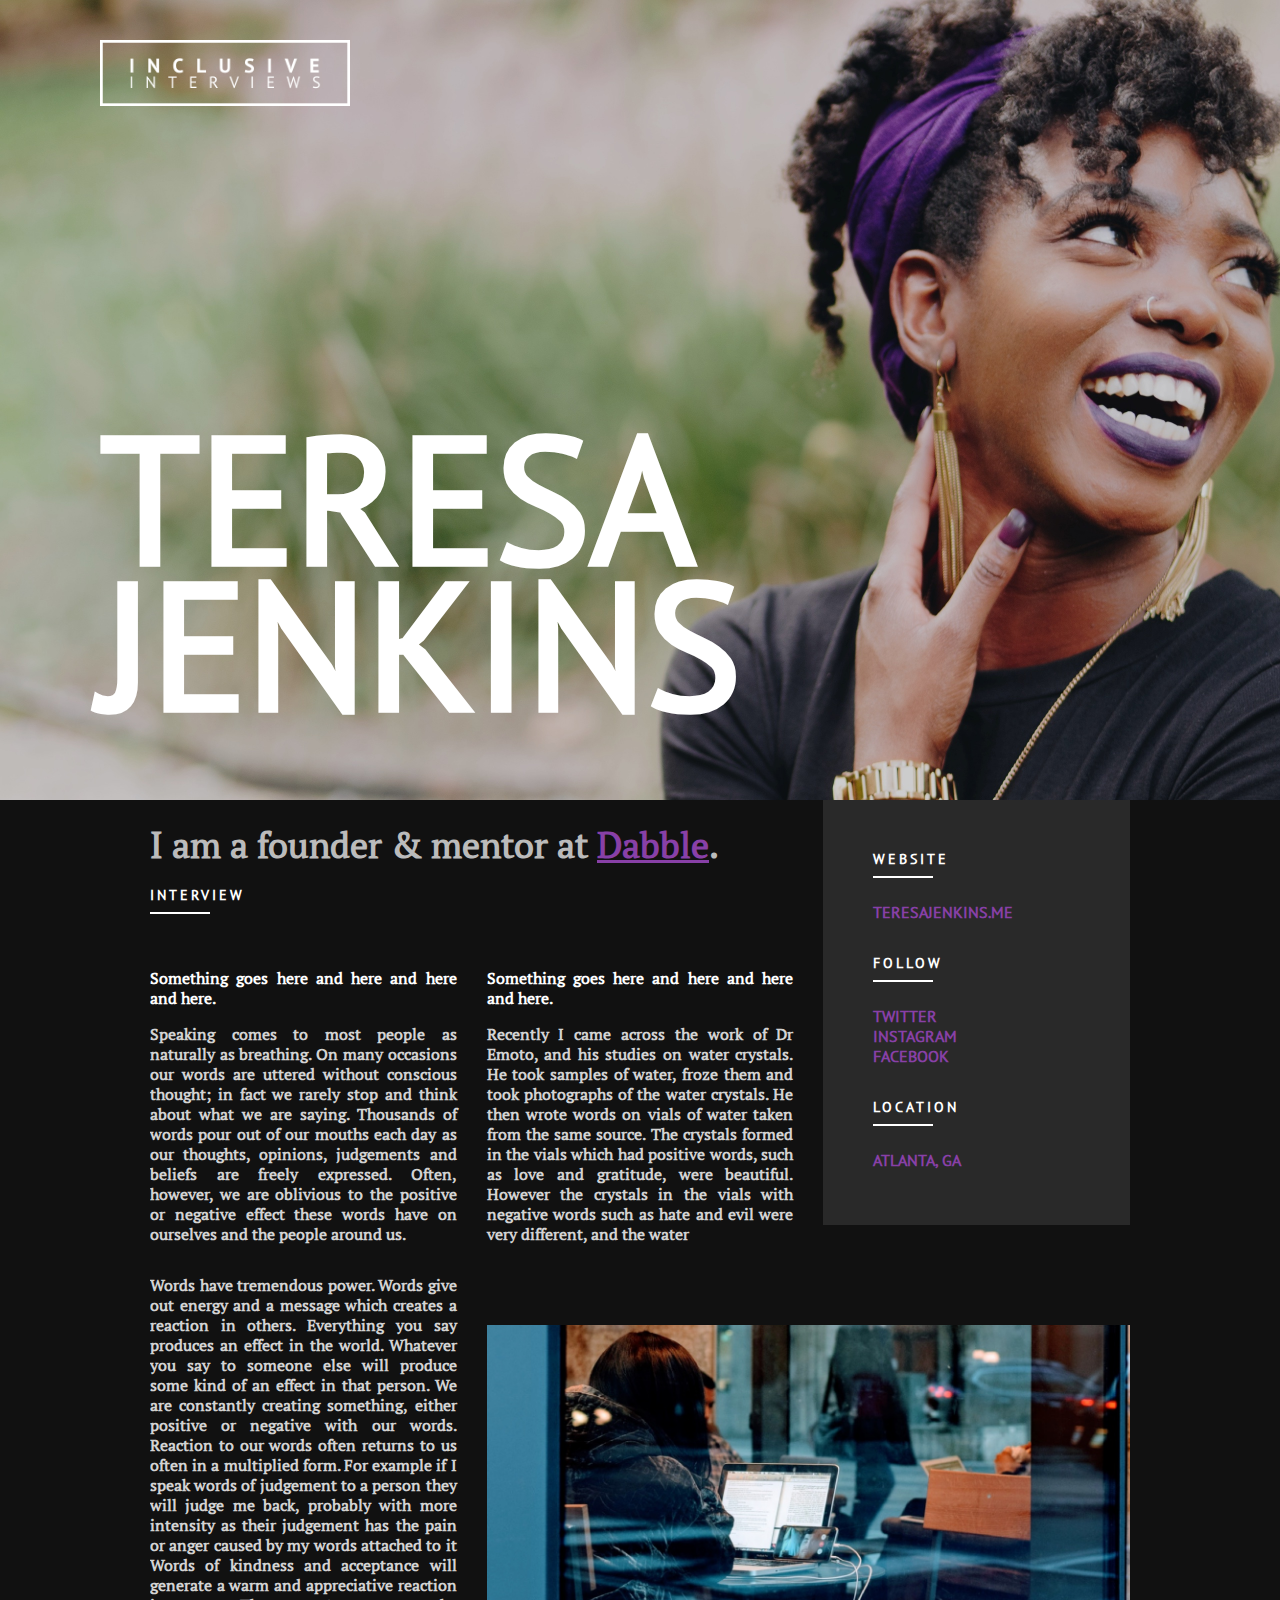
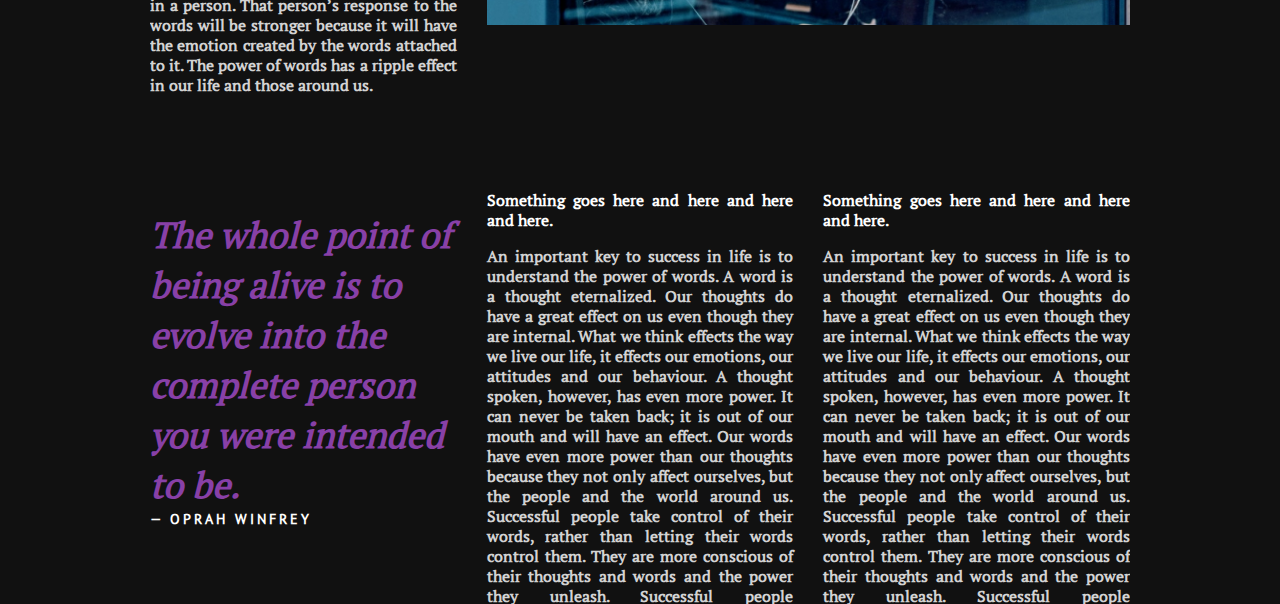
==== index.html @ 079cac1f "Initial commit" ====
<!DOCTYPE html>
<html>
  <head>
    <link rel="stylesheet" type="text/css" href="reset.css">
    <link rel="stylesheet" type="text/css" href="style.css">
    <meta name="viewport" content="width=device-width, initial-scale=1.0">
    <meta charset="utf-8">
    <title>Teresa Jenkins</title>
  </head>
  <body>

      <div class="header-content">
        <img src="assets/images/bitmap.jpg" class="header-image">
            <img src="assets/images/logo.png" class="logo">
              <p class="teresa-jenkins">
                TERESA <br> JENKINS
              </p>
      </div>
      <div class="grid">
      <div class="subheader-content">
        <h2>I am a founder & mentor at <a href="http://dabble.com">Dabble</a>.</h2>
  <br />
          <h3>INTERVIEW</h3>
          <hr align="left" class="line">
      </div>

        <div class="text-content-1">
          <h4>Something goes here and here and here and here.</h4>
  <br />
          <p class="text">
            Speaking comes to most people as naturally as breathing. On many
            occasions our words are uttered without conscious thought;
            in fact we rarely stop and think about what we are saying. Thousands
            of words pour out of our mouths each day as our thoughts, opinions,
            judgements and beliefs are freely expressed. Often, however, we are
            oblivious to the positive or negative effect these words have on
            ourselves and the people around us.
          </p>
        </div>

        <div class="text-content-2">
          <p class="text">
            Words have tremendous power. Words give out energy and a message
            which creates a reaction in others. Everything you say produces
            an effect in the world. Whatever you say to someone else will
            produce some kind of an effect in that person. We are constantly
            creating something, either positive or negative with our words.
            Reaction to our words often returns to us often in a multiplied
            form. For example if I speak words of judgement to a person
            they will judge me back, probably with more intensity as their
            judgement has the pain or anger caused by my words attached to
            it Words of kindness and acceptance will generate a warm and
            appreciative reaction in a person. That person’s response to the
            words will be stronger because it will have the emotion created
            by the words attached to it. The power of words has a ripple effect
            in our life and those around us.
          </p>
        </div>

        <div class="quote-content">
          <p class="quote">
            The whole point of being alive is to evolve into the complete
            person you were intended to be.
          </p>

          <p class="oprah">
            — OPRAH WINFREY
          </p>
        </div>

        <div class="text-content-3">
          <h4>Something goes here and here and here and here.</h4>
<br />
          <p class="text">
            Recently I came across the work of Dr Emoto, and his studies on water
            crystals. He took samples of water, froze them and took photographs of
            the water crystals. He then wrote words on vials of water taken from the
            same source. The crystals formed in the vials which had positive words,
            such as love and gratitude, were beautiful. However the crystals in the
            vials with negative words such as hate and evil were very different, and
            the water
          </p>
        </div>

        <div class="image-content">
          <img src="assets/images/img-2.jpg" class="inset_image">
        </div>

        <div class="text-content-4">
          <h4>Something goes here and here and here and here.</h4>
<br />
          <p class="text">
            An important key to success in life is to understand the power of words.
            A word is a thought eternalized. Our thoughts do have a great effect
            on us even though they are internal. What we think effects the way we
            live our life, it effects our emotions, our attitudes and our behaviour.
            A thought spoken, however, has even more power. It can never be taken
            back; it is out of our mouth and will have an effect. Our words have
            even more power than our thoughts because they not only affect ourselves,
            but the people and the world around us. Successful people take control
            of their words, rather than letting their words control them. They are
            more conscious of their thoughts and words and the power they unleash.
            Successful people understand that they need to speak positively rather
            than negatively in order to see success.
          </p>
        </div>

        <div class="text-content-5">
          <h4>Something goes here and here and here and here.</h4>
  <br />
          <p class="text">
            An important key to success in life is to understand the power of words.
            A word is a thought eternalized. Our thoughts do have a great effect
            on us even though they are internal. What we think effects the way we
            live our life, it effects our emotions, our attitudes and our behaviour.
            A thought spoken, however, has even more power. It can never be taken
            back; it is out of our mouth and will have an effect. Our words have
            even more power than our thoughts because they not only affect ourselves,
            but the people and the world around us. Successful people take control
            of their words, rather than letting their words control them. They are
            more conscious of their thoughts and words and the power they unleash.
            Successful people understand that they need to speak positively rather
            than negatively in order to see success.
          </p>
        </div>

        <div class="info-content">
          <h3>WEBSITE</h3>
          <hr align="left" class="line">
          <br>
          <p class="info">TERESAJENKINS.ME</p>
          <br>
          <br>
          <h3>FOLLOW</h3>
          <hr align="left" class="line">
          <br>
          <p class="info">
            TWITTER<br>
            INSTAGRAM<br>
            FACEBOOK<br>
          </p>
          <br>
          <br>
          <h3>LOCATION</h3>
          <hr align="left" class="line">
          <br>
          <p class="info">ATLANTA, GA</p>
          <br>
        </div>
      </div>
  </body>
</html>
---- style.css ----
@font-face {
 font-family: "PT Sans";
 src: url("assets/fonts/PT_Sans-Web-Regular.ttf");
}

@font-face {
 font-family: "PT Serif";
 src: url("assets/fonts/PT_Serif-Web-Regular.ttf");
}

body {
  background-color: #111111;
  font-weight: bold;
}

a {
  color: #8840A7
}

.header-content {
  width: 100%;
  height: 50rem;
  background-image: url('assets/images/img-1.jpg');
  background-repeat: no-repeat;
  background-size: cover;
  background-position: center;
  text-align: left;
}

.header-image {
  width: 100%;
  position: relative;
  display:none;
}

.logo {
  position: absolute;
  /*top: 40px;
  right: 980px;*/
  margin: 40px 100px;
  width: 250px;
}

.teresa-jenkins {
  position: absolute;
  /*top: 425px;
  right: 585px; */
  margin: 425px 100px;
  align-items: flex-end;
  color: #FFFFFF;
  font-family: "PT Sans";
  font-weight: bold;
  font-size: 180px;
  letter-spacing: -1px;
  line-height: 146px;
}

/*Add grid rule set and properties here:*/
.grid {
  display: grid;
  grid-template: 10% 20% 35% 35% / repeat(12, 1fr);
  grid-gap: 30px;
  margin-left: 150px;
  margin-right: 150px;
  overflow: hidden;
  padding-bottom: 20px;
}

.subheader-content{
  /*Add properties here:*/
  grid-row: 1 / 2;
  grid-column: 1 / span 8;
  align: left;
  margin-top: 20px;
}

/*Add text-content-1 rule set and properties here:*/
.text-content-1 {
  grid-row: 2 / 3;
  grid-column: 1 / span 4;
}
/*Add text-content-2 rule set and properties here:*/
.text-content-2 {
  grid-row: 3 / 4;
  grid-column: 1 / span 4;
}
/*Add text-content-3 rule set and properties here:*/
.text-content-3 {
  grid-row: 2 / 3;
  grid-column: 5 / span 4;
}
/*Add text-content-4 rule set and properties here:*/
.text-content-4 {
  grid-row: 4 / 5;
  grid-column: 5 / span 4;
}
/*Add text-content-5 rule set and properties here:*/
.text-content-5 {
  grid-row: 4 / 5;
  grid-column: 9 / span 4;
}
/*Add quote-content rule set and properties here:*/
.quote-content {
  grid-row: 4 / 5;
  grid-column: 1 / span 4;
  margin-top: 20px;
}
/*Add image-content rule set and properties here:*/
.image-content{
  grid-row: 3 / 4;
  grid-column: 5 / span 8;
}

.info-content {
  /*Add properties here:*/
  grid-row: 1 / 3;
  grid-column: 9 / span 4;
  background-color: #292929;
  padding-top: 50px;
  padding-left: 50px;
  margin-bottom: 20px;

}

.inset_image {
  height: 300px;
  padding-top: 50px;
}

h2 {
	color: #BBBBBB;
	font-family: "PT Serif";
	font-size: 36px;
	line-height: 50px;
}

h3 {
	color: #FFFFFF;
	font-family: "PT Sans";
	font-size: 14px;
	font-weight: bold;
	letter-spacing: 3px;
	line-height: 18px;
}

h4 {
	color: #FFFFFF;
	font-family: "PT Serif";
	font-size: 16px;
	font-weight: bold;
	line-height: 20px;
	text-align: justify;
}

.line {
  box-sizing: border-box;
  height: 2px;
  width: 60px;
  border: 1px solid #FFFFFF;
}

.text {
  color: #D3D3D3;
  font-family: "PT Serif";
  font-size: 16px;
  line-height: 20px;
  text-align: justify;
}

.quote {
  	color: #8840A7;
  	font-family: "PT Serif";
  	font-size: 36px;
  	font-style: italic;
  	line-height: 50px;
}

.oprah {
	color: #FFFFFF;
	font-family: "PT Sans";
	font-size: 14px;
	font-weight: bold;
	letter-spacing: 3px;
	line-height: 18px;
}

.info {
  color: #8840A7;
  font-family: "PT Sans";
  font-size: 16px;
  font-weight: bold;
  line-height: 20px;
}

@media(max-width: 1235px) {
  .header-image {
    display: inline-block;
    width: 100%;
    position: relative;
  }

  .logo {
    position:absolute;
    top: 40px;
    right: 900px;
    width: 18vw;
  }

  .teresa-jenkins {
    position: absolute;
    top: 350px;
    right: 480px;
    color: #FFFFFF;
    font-family: "PT Sans";
    font-weight: bold;
    font-size: 11.6rem;
    letter-spacing: -1px;
    line-height: 9rem;
  }
}

@media(max-width: 1155px) {
  .logo {
    position:absolute;
    top: 40px;
    right: 850px;
    width: 18vw;
  }

  .teresa-jenkins {
    position: absolute;
    top: 300px;
    right: 380px;
    color: #FFFFFF;
    font-family: "PT Sans";
    font-weight: bold;
    font-size: 11.6rem;
    letter-spacing: -1px;
    line-height: 9rem;
  }
}
@media(max-width: 600px) {
  .logo {
    position: absolute;
    /* top: 40px;
    right: 980px; */
    width: 250px;
  }

  .teresa-jenkins {
    position: absolute;
    top: 425px;
    right: 585px;
    color: #FFFFFF;
    font-family: "PT Sans";
    font-weight: bold;
    font-size: 180px;
    letter-spacing: -1px;
    line-height: 146px;
  }

  /*Add grid rule set and properties here:*/
  .grid {
    display: grid;
    grid-template: 10% 20% 35% 35% / repeat(12, 1fr);
    grid-gap: 30px;
    margin-left: 150px;
    margin-right: 150px;
    overflow: hidden;
    padding-bottom: 20px;
  }

  .subheader-content{
    /*Add properties here:*/
    grid-row: 1 / 2;
    grid-column: 1 / span 8;
    align: left;
    margin-top: 20px;
  }

  /*Add text-content-1 rule set and properties here:*/
  .text-content-1 {
    grid-row: 2 / 3;
    grid-column: 1 / span 4;
  }
  /*Add text-content-2 rule set and properties here:*/
  .text-content-2 {
    grid-row: 3 / 4;
    grid-column: 1 / span 4;
  }
  /*Add text-content-3 rule set and properties here:*/
  .text-content-3 {
    grid-row: 2 / 3;
    grid-column: 5 / span 4;
  }
  /*Add text-content-4 rule set and properties here:*/
  .text-content-4 {
    grid-row: 4 / 5;
    grid-column: 5 / span 4;
  }
  /*Add text-content-5 rule set and properties here:*/
  .text-content-5 {
    grid-row: 4 / 5;
    grid-column: 9 / span 4;
  }
  /*Add quote-content rule set and properties here:*/
  .quote-content {
    grid-row: 4 / 5;
    grid-column: 1 / span 4;
    margin-top: 20px;
  }
  /*Add image-content rule set and properties here:*/
  .image-content{
    grid-row: 3 / 4;
    grid-column: 5 / span 8;
  }

  .info-content {
    /*Add properties here:*/
    grid-row: 1 / 3;
    grid-column: 9 / span 4;
    background-color: #292929;
    padding-top: 50px;
    padding-left: 50px;
    margin-bottom: 20px;

  }

  .inset_image {
    height: 300px;
    padding-top: 50px;
  }

  h2 {
  	color: #BBBBBB;
  	font-family: "PT Serif";
  	font-size: 36px;
  	line-height: 50px;
  }

  h3 {
  	color: #FFFFFF;
  	font-family: "PT Sans";
  	font-size: 14px;
  	font-weight: bold;
  	letter-spacing: 3px;
  	line-height: 18px;
  }

  h4 {
  	color: #FFFFFF;
  	font-family: "PT Serif";
  	font-size: 16px;
  	font-weight: bold;
  	line-height: 20px;
  	text-align: justify;
  }

  .line {
    box-sizing: border-box;
    height: 2px;
    width: 60px;
    border: 1px solid #FFFFFF;
  }

  .text {
    color: #D3D3D3;
    font-family: "PT Serif";
    font-size: 16px;
    line-height: 20px;
    text-align: justify;
  }

  .quote {
    	color: #8840A7;
    	font-family: "PT Serif";
    	font-size: 36px;
    	font-style: italic;
    	line-height: 50px;
  }

  .oprah {
  	color: #FFFFFF;
  	font-family: "PT Sans";
  	font-size: 14px;
  	font-weight: bold;
  	letter-spacing: 3px;
  	line-height: 18px;
  }

  .info {
    color: #8840A7;
    font-family: "PT Sans";
    font-size: 16px;
    font-weight: bold;
    line-height: 20px;
  }

}
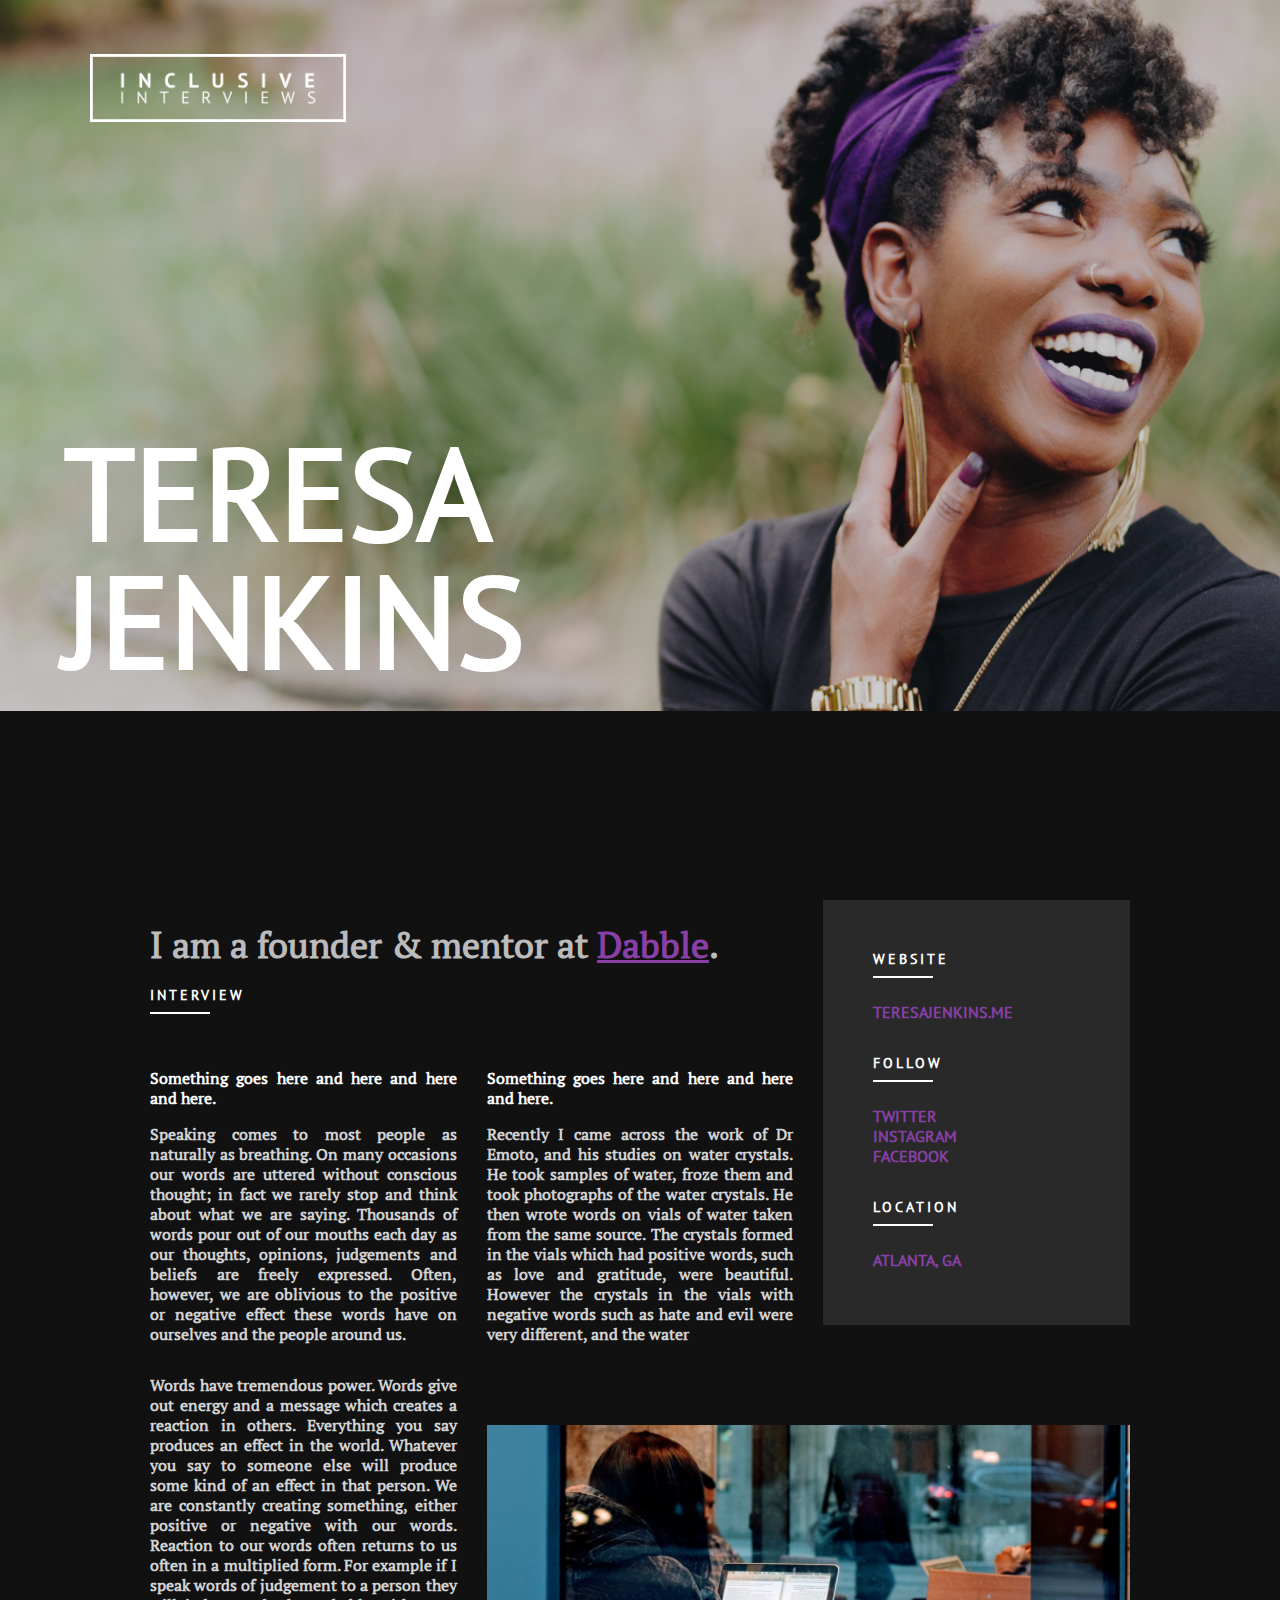
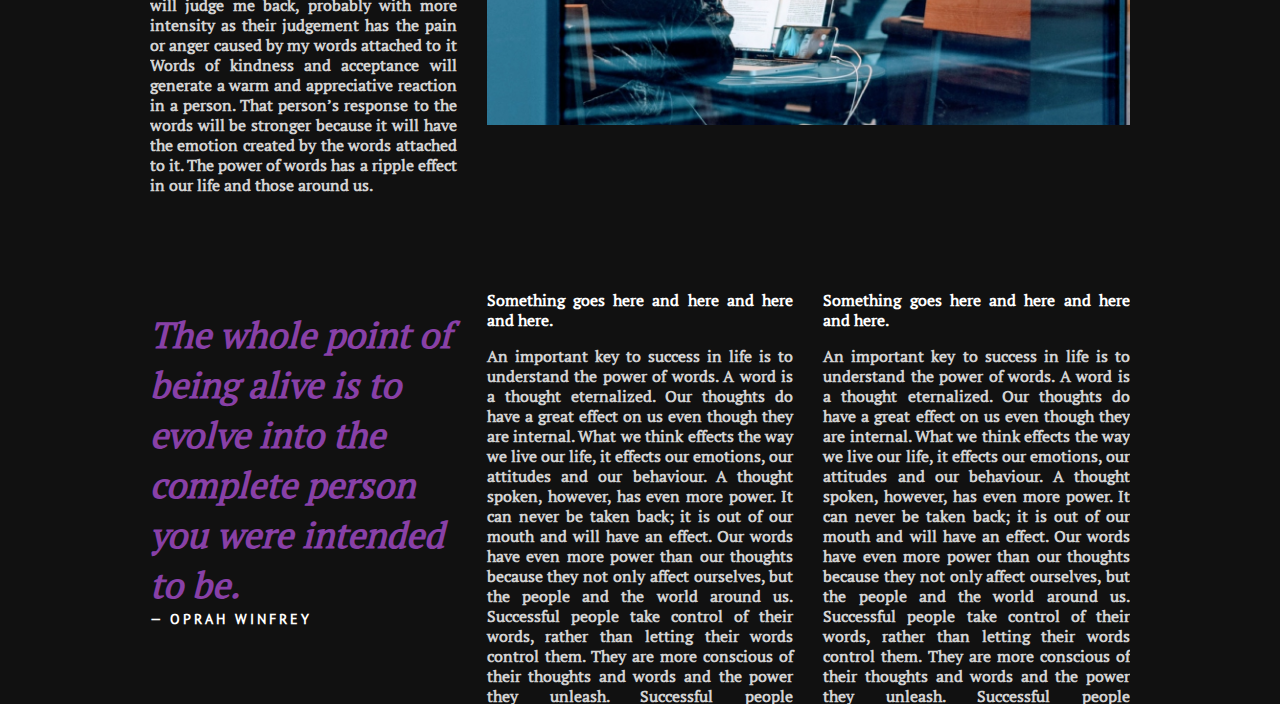
==== commit 64d72425: "Added header solution from Jim & grid structure for smaller viewports." ====
--- a/index.html
+++ b/index.html
@@ -9,23 +9,22 @@
   </head>
   <body>
 
-      <div class="header-content">
-        <img src="assets/images/bitmap.jpg" class="header-image">
-            <img src="assets/images/logo.png" class="logo">
-              <p class="teresa-jenkins">
-                TERESA <br> JENKINS
-              </p>
-      </div>
-      <div class="grid">
+    <header class="top-grid">
+      <img src="assets/images/logo.png" class="logo" alt="Inclusive Interviews Logo" >
+        <p class="teresa-jenkins">
+          TERESA <br> JENKINS
+        </p>
+    </header>
+
+    <div class="grid">
       <div class="subheader-content">
         <h2>I am a founder & mentor at <a href="http://dabble.com">Dabble</a>.</h2>
   <br />
           <h3>INTERVIEW</h3>
           <hr align="left" class="line">
       </div>
-
-        <div class="text-content-1">
-          <h4>Something goes here and here and here and here.</h4>
+      <div class="text-content-1">
+        <h4>Something goes here and here and here and here.</h4>
   <br />
           <p class="text">
             Speaking comes to most people as naturally as breathing. On many
@@ -36,10 +35,10 @@
             oblivious to the positive or negative effect these words have on
             ourselves and the people around us.
           </p>
-        </div>
+      </div>
 
-        <div class="text-content-2">
-          <p class="text">
+      <div class="text-content-2">
+        <p class="text">
             Words have tremendous power. Words give out energy and a message
             which creates a reaction in others. Everything you say produces
             an effect in the world. Whatever you say to someone else will
@@ -54,22 +53,22 @@
             words will be stronger because it will have the emotion created
             by the words attached to it. The power of words has a ripple effect
             in our life and those around us.
-          </p>
-        </div>
+        </p>
+      </div>
 
-        <div class="quote-content">
-          <p class="quote">
+      <div class="quote-content">
+        <p class="quote">
             The whole point of being alive is to evolve into the complete
             person you were intended to be.
-          </p>
+        </p>
 
-          <p class="oprah">
+        <p class="oprah">
             — OPRAH WINFREY
-          </p>
-        </div>
+        </p>
+      </div>
 
-        <div class="text-content-3">
-          <h4>Something goes here and here and here and here.</h4>
+      <div class="text-content-3">
+        <h4>Something goes here and here and here and here.</h4>
 <br />
           <p class="text">
             Recently I came across the work of Dr Emoto, and his studies on water
@@ -80,14 +79,14 @@
             vials with negative words such as hate and evil were very different, and
             the water
           </p>
-        </div>
+      </div>
 
-        <div class="image-content">
-          <img src="assets/images/img-2.jpg" class="inset_image">
-        </div>
+      <div class="image-content">
+        <img src="assets/images/img-2.jpg" class="inset_image">
+      </div>
 
-        <div class="text-content-4">
-          <h4>Something goes here and here and here and here.</h4>
+      <div class="text-content-4">
+        <h4>Something goes here and here and here and here.</h4>
 <br />
           <p class="text">
             An important key to success in life is to understand the power of words.
@@ -103,10 +102,10 @@
             Successful people understand that they need to speak positively rather
             than negatively in order to see success.
           </p>
-        </div>
+      </div>
 
-        <div class="text-content-5">
-          <h4>Something goes here and here and here and here.</h4>
+      <div class="text-content-5">
+        <h4>Something goes here and here and here and here.</h4>
   <br />
           <p class="text">
             An important key to success in life is to understand the power of words.
@@ -122,16 +121,16 @@
             Successful people understand that they need to speak positively rather
             than negatively in order to see success.
           </p>
-        </div>
+      </div>
 
-        <div class="info-content">
-          <h3>WEBSITE</h3>
+      <div class="info-content">
+        <h3>WEBSITE</h3>
           <hr align="left" class="line">
           <br>
           <p class="info">TERESAJENKINS.ME</p>
           <br>
           <br>
-          <h3>FOLLOW</h3>
+        <h3>FOLLOW</h3>
           <hr align="left" class="line">
           <br>
           <p class="info">
@@ -141,12 +140,12 @@
           </p>
           <br>
           <br>
-          <h3>LOCATION</h3>
+        <h3>LOCATION</h3>
           <hr align="left" class="line">
           <br>
           <p class="info">ATLANTA, GA</p>
           <br>
-        </div>
       </div>
+    </div>
   </body>
 </html>
--- a/style.css
+++ b/style.css
@@ -17,45 +17,39 @@
   color: #8840A7
 }
 
-.header-content {
-  width: 100%;
-  height: 50rem;
+header {
+  width: 100vw;
+  height: 100vh;
   background-image: url('assets/images/img-1.jpg');
   background-repeat: no-repeat;
-  background-size: cover;
-  background-position: center;
+  /* Update the size so it takes 100% of available space */
+  background-size: 100%;
+  background-position: top;
   text-align: left;
 }
 
-.header-image {
-  width: 100%;
-  position: relative;
-  display:none;
-}
-
 .logo {
-  position: absolute;
-  /*top: 40px;
-  right: 980px;*/
-  margin: 40px 100px;
-  width: 250px;
+  display: block;
+  margin: 6vh 7vw;
+  /* Updated the width so its changes repespective to the width of the viewport */
+  width: 20vw;
 }
 
 .teresa-jenkins {
-  position: absolute;
-  /*top: 425px;
-  right: 585px; */
-  margin: 425px 100px;
-  align-items: flex-end;
   color: #FFFFFF;
   font-family: "PT Sans";
   font-weight: bold;
-  font-size: 180px;
-  letter-spacing: -1px;
-  line-height: 146px;
+  font-size: 10vw;
+  grid-row-start: 3;
+  margin: 0px 5vw;
 }
 
 /*Add grid rule set and properties here:*/
+.top-grid {
+  display: grid;
+  grid-template: repeat(4, 1fr) / repeat(2, 1fr);
+}
+
 .grid {
   display: grid;
   grid-template: 10% 20% 35% 35% / repeat(12, 1fr);
@@ -192,208 +186,166 @@
   line-height: 20px;
 }
 
-@media(max-width: 1235px) {
-  .header-image {
-    display: inline-block;
-    width: 100%;
-    position: relative;
-  }
-
-  .logo {
-    position:absolute;
-    top: 40px;
-    right: 900px;
-    width: 18vw;
-  }
+@media(max-width: 920px) {
+header {
+  height: 75vh;
+}
 
   .teresa-jenkins {
-    position: absolute;
-    top: 350px;
-    right: 480px;
-    color: #FFFFFF;
-    font-family: "PT Sans";
-    font-weight: bold;
-    font-size: 11.6rem;
-    letter-spacing: -1px;
-    line-height: 9rem;
-  }
-}
-
-@media(max-width: 1155px) {
-  .logo {
-    position:absolute;
-    top: 40px;
-    right: 850px;
-    width: 18vw;
-  }
-
-  .teresa-jenkins {
-    position: absolute;
-    top: 300px;
-    right: 380px;
-    color: #FFFFFF;
-    font-family: "PT Sans";
-    font-weight: bold;
-    font-size: 11.6rem;
-    letter-spacing: -1px;
-    line-height: 9rem;
-  }
-}
-@media(max-width: 600px) {
-  .logo {
-    position: absolute;
-    /* top: 40px;
-    right: 980px; */
-    width: 250px;
-  }
-
-  .teresa-jenkins {
-    position: absolute;
-    top: 425px;
-    right: 585px;
-    color: #FFFFFF;
-    font-family: "PT Sans";
-    font-weight: bold;
-    font-size: 180px;
-    letter-spacing: -1px;
-    line-height: 146px;
+    grid-row-start: 2;
   }
 
   /*Add grid rule set and properties here:*/
+  .top-grid {
+    display: grid;
+    grid-template: 1fr 2fr / 100%;
+  }
+
   .grid {
     display: grid;
-    grid-template: 10% 20% 35% 35% / repeat(12, 1fr);
-    grid-gap: 30px;
-    margin-left: 150px;
-    margin-right: 150px;
+    grid-template: 2fr 1fr repeat(2, 1fr) 1fr 1fr 2fr repeat(2, 1fr) / 50vw 50vw;
+    grid-gap: 0px;
     overflow: hidden;
-    padding-bottom: 20px;
+    margin-left: 0;
+    margin-right: 0;
+    padding-bottom: 3vh;
+    /*align-content: center; */
   }
 
   .subheader-content{
     /*Add properties here:*/
-    grid-row: 1 / 2;
-    grid-column: 1 / span 8;
-    align: left;
-    margin-top: 20px;
+    grid-row: 2 / span 1;
+    grid-column: 1 / 13;
+    align: center;
+    text-align: center;
+    margin-bottom: 5vh;
   }
 
   /*Add text-content-1 rule set and properties here:*/
   .text-content-1 {
-    grid-row: 2 / 3;
-    grid-column: 1 / span 4;
+    grid-row: 3 / span 1;
+    grid-column: 1 / 13;
+    margin-left: 11vw;
+    margin-right: 11vw;
   }
   /*Add text-content-2 rule set and properties here:*/
   .text-content-2 {
-    grid-row: 3 / 4;
-    grid-column: 1 / span 4;
+    grid-row: 4 / span 1;
+    grid-column: 1 / 13;
+    margin-left: 11vw;
+    margin-right: 11vw;
   }
   /*Add text-content-3 rule set and properties here:*/
   .text-content-3 {
-    grid-row: 2 / 3;
-    grid-column: 5 / span 4;
+    grid-row: 6 / span 1;
+    grid-column: 1 / 13;
+    margin-left: 11vw;
+    margin-right: 11vw;
   }
   /*Add text-content-4 rule set and properties here:*/
   .text-content-4 {
-    grid-row: 4 / 5;
-    grid-column: 5 / span 4;
+    grid-row: 8 / span 1;
+    grid-column: 1 / 13;
+    margin-left: 11vw;
+    margin-right: 11vw;
+    margin-bottom: 8vh;
   }
   /*Add text-content-5 rule set and properties here:*/
   .text-content-5 {
-    grid-row: 4 / 5;
-    grid-column: 9 / span 4;
+    grid-row: 9 / span 1;
+    grid-column: 1 / 13;
+    margin-left: 11vw;
+    margin-right: 11vw;
   }
   /*Add quote-content rule set and properties here:*/
   .quote-content {
-    grid-row: 4 / 5;
-    grid-column: 1 / span 4;
-    margin-top: 20px;
+    grid-row: 5 / span 1;
+    grid-column: 1 / 13;
+    margin-left: 11vw;
+    margin-right: 11vw;
+    margin-top: 3vh;
   }
   /*Add image-content rule set and properties here:*/
   .image-content{
-    grid-row: 3 / 4;
-    grid-column: 5 / span 8;
+    grid-row: 7 / span 1;
+    grid-column: 1 / 13;
+    margin-left: 11vw;
+    margin-right: 11vw;
+    align: center;
+    padding-bottom: 0;
+    margin-bottom: 0;
   }
 
   .info-content {
     /*Add properties here:*/
-    grid-row: 1 / 3;
-    grid-column: 9 / span 4;
-    background-color: #292929;
-    padding-top: 50px;
-    padding-left: 50px;
-    margin-bottom: 20px;
-
+    grid-row: 1 / span 1;
+    grid-column: 1 / 13;
+    padding-top: 8vh;
+    margin-bottom: 3vh;
+    text-align: center;
+    align: center;
+  }
+
+  .line {
+    margin: 3vh auto;
   }
 
   .inset_image {
-    height: 300px;
-    padding-top: 50px;
+    height: 47vh;
+    padding-top: 8vh;
   }
 
   h2 {
-  	color: #BBBBBB;
-  	font-family: "PT Serif";
-  	font-size: 36px;
-  	line-height: 50px;
+  	font-size: 4.5vw;
+  	line-height: 8vh;
   }
 
   h3 {
-  	color: #FFFFFF;
-  	font-family: "PT Sans";
-  	font-size: 14px;
-  	font-weight: bold;
+  	font-size: 3vw;
   	letter-spacing: 3px;
-  	line-height: 18px;
+  	line-height: 3vh;
   }
 
   h4 {
-  	color: #FFFFFF;
-  	font-family: "PT Serif";
-  	font-size: 16px;
-  	font-weight: bold;
+  	font-size: 2.5vw;
   	line-height: 20px;
   	text-align: justify;
   }
 
-  .line {
-    box-sizing: border-box;
-    height: 2px;
-    width: 60px;
-    border: 1px solid #FFFFFF;
-  }
-
   .text {
-    color: #D3D3D3;
-    font-family: "PT Serif";
-    font-size: 16px;
-    line-height: 20px;
+    font-size: 2vw;
+    line-height: 3.5vh;
     text-align: justify;
   }
 
   .quote {
-    	color: #8840A7;
-    	font-family: "PT Serif";
-    	font-size: 36px;
+    	font-size: 3.2vw;
     	font-style: italic;
-    	line-height: 50px;
+    	line-height: 8vh;
   }
 
   .oprah {
-  	color: #FFFFFF;
-  	font-family: "PT Sans";
-  	font-size: 14px;
-  	font-weight: bold;
+  	font-size: 2.2vw;
   	letter-spacing: 3px;
-  	line-height: 18px;
+  	line-height: 3vh;
+    margin-top: 5vh;
   }
 
   .info {
-    color: #8840A7;
-    font-family: "PT Sans";
-    font-size: 16px;
-    font-weight: bold;
-    line-height: 20px;
-  }
-
-}
+    font-size: 2vw;
+    line-height: 3vh;
+  }
+
+}
+
+@media(max-width: 740px) {
+  header {
+    height: 53vh;
+    grid-column: 1 / 13;
+  }
+
+  .grid {
+    overflow: visible;
+  }
+
+}
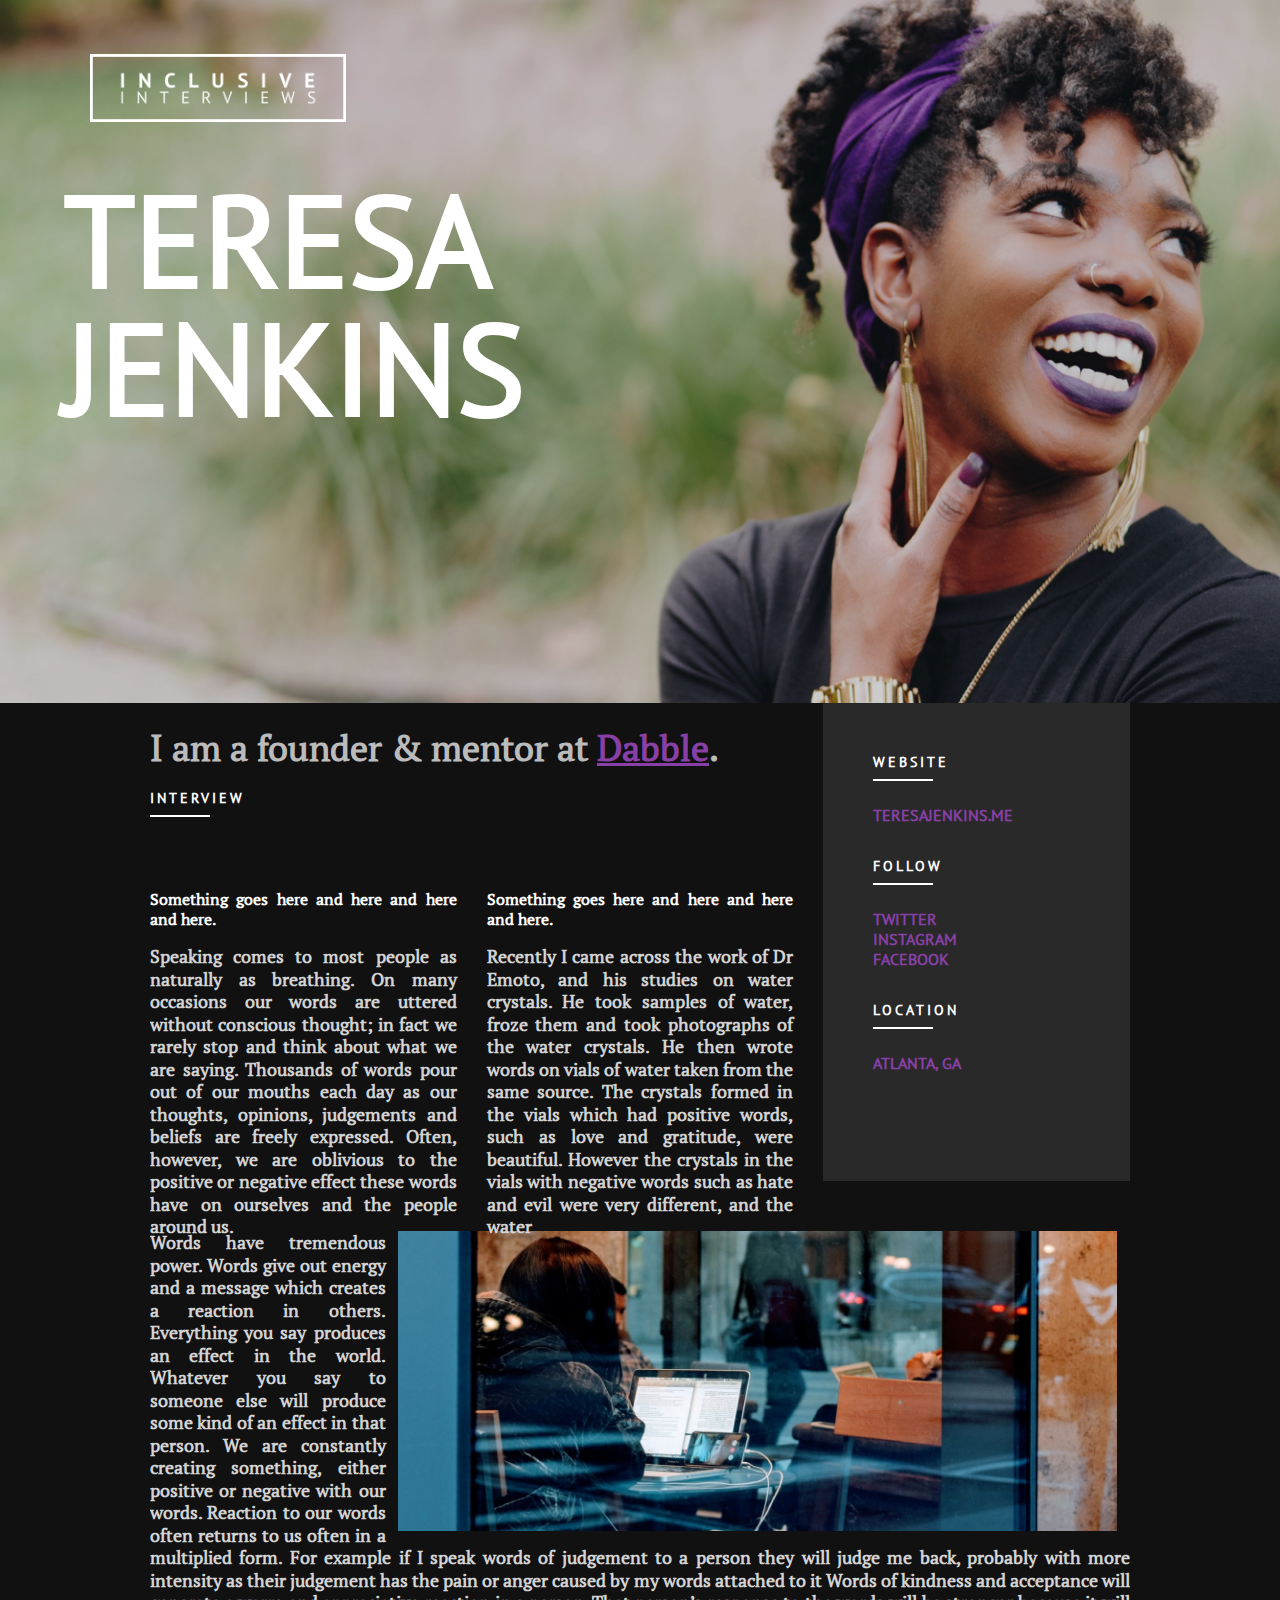
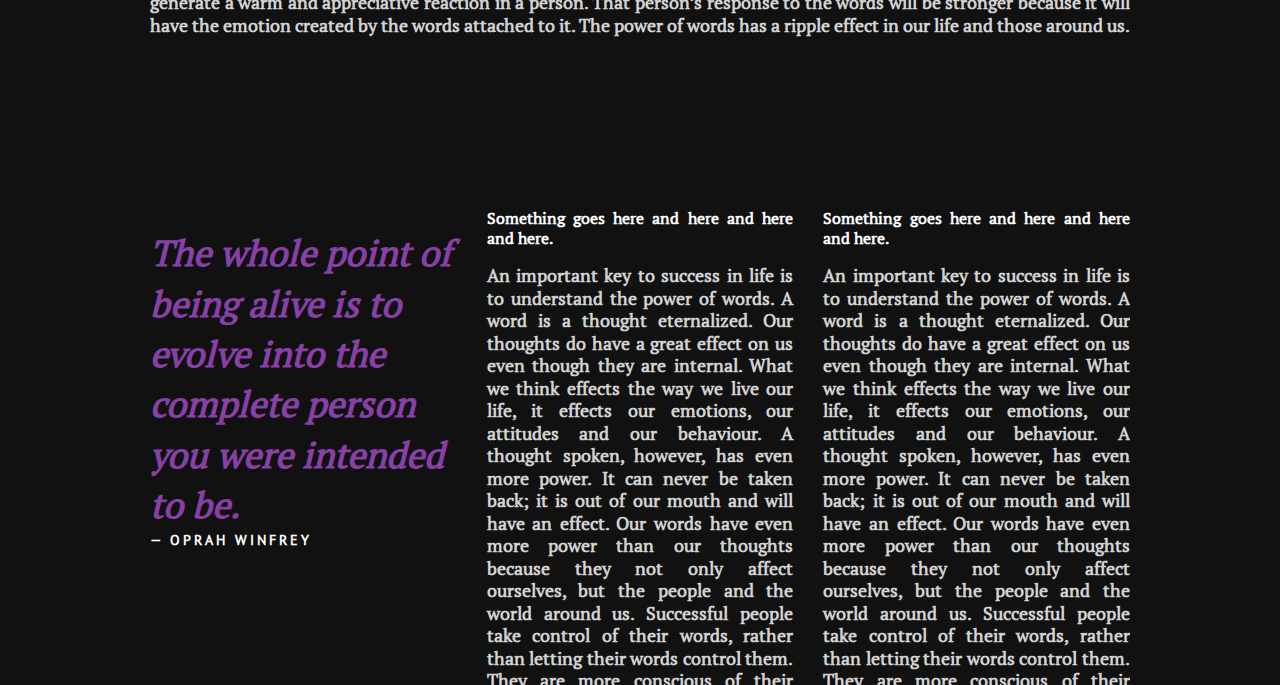
==== commit deb50309: "Jim's Solution to fix current issues #2 & #3" ====
--- a/index.html
+++ b/index.html
@@ -18,7 +18,7 @@
 
     <div class="grid">
       <div class="subheader-content">
-        <h2>I am a founder & mentor at <a href="http://dabble.com">Dabble</a>.</h2>
+        <h2>I am a founder &amp; mentor at <a href="http://dabble.com">Dabble</a>.</h2>
   <br />
           <h3>INTERVIEW</h3>
           <hr align="left" class="line">
@@ -38,6 +38,7 @@
       </div>
 
       <div class="text-content-2">
+        <img src="assets/images/img-2.jpg" class="inset_image">
         <p class="text">
             Words have tremendous power. Words give out energy and a message
             which creates a reaction in others. Everything you say produces
@@ -54,6 +55,7 @@
             by the words attached to it. The power of words has a ripple effect
             in our life and those around us.
         </p>
+        
       </div>
 
       <div class="quote-content">
@@ -81,9 +83,11 @@
           </p>
       </div>
 
+<!--
       <div class="image-content">
-        <img src="assets/images/img-2.jpg" class="inset_image">
+        
       </div>
+-->
 
       <div class="text-content-4">
         <h4>Something goes here and here and here and here.</h4>
--- a/style.css
+++ b/style.css
@@ -18,8 +18,6 @@
 }
 
 header {
-  width: 100vw;
-  height: 100vh;
   background-image: url('assets/images/img-1.jpg');
   background-repeat: no-repeat;
   /* Update the size so it takes 100% of available space */
@@ -40,14 +38,14 @@
   font-family: "PT Sans";
   font-weight: bold;
   font-size: 10vw;
-  grid-row-start: 3;
+  grid-row-start: 2;
   margin: 0px 5vw;
 }
 
 /*Add grid rule set and properties here:*/
 .top-grid {
   display: grid;
-  grid-template: repeat(4, 1fr) / repeat(2, 1fr);
+  grid-template: 1fr 3fr / repeat(2, 1fr);
 }
 
 .grid {
@@ -64,7 +62,6 @@
   /*Add properties here:*/
   grid-row: 1 / 2;
   grid-column: 1 / span 8;
-  align: left;
   margin-top: 20px;
 }
 
@@ -76,7 +73,8 @@
 /*Add text-content-2 rule set and properties here:*/
 .text-content-2 {
   grid-row: 3 / 4;
-  grid-column: 1 / span 4;
+  /* Since this container will now hold the text and image its span needs to be updated */
+  grid-column: 1 / span 12;
 }
 /*Add text-content-3 rule set and properties here:*/
 .text-content-3 {
@@ -117,32 +115,42 @@
 }
 
 .inset_image {
-  height: 300px;
-  padding-top: 50px;
+  
+  /* Side Note: There are some word spacing issues that I noticed on some screens, this is caused by the text-align justify that you have the class .text */
+  
+  
+  /* Using height caused an issue on very small screens like the Galaxy S since the image was being forced to be of size 300px instead of auto adjusting depending on its width */
+  /* Max height solved this issue was we still have the height constraint on bigger screens but on smaller screens its height is able to adjust properly */
+  max-height: 300px;
+  /* Updated the padding now the top/bottom is set to 10px and left/right is set to 5px */
+  /*  */
+  padding: 0vh 1vw;
+  /* Moves the image to the right of the text */
+  float: right;
 }
 
 h2 {
 	color: #BBBBBB;
-	font-family: "PT Serif";
+	font-family: "PT Serif", Georgia, serif;
 	font-size: 36px;
-	line-height: 50px;
+	line-height: 1.4em;
 }
 
 h3 {
 	color: #FFFFFF;
-	font-family: "PT Sans";
+	font-family: "PT Sans", Arial, sans-serif;
 	font-size: 14px;
 	font-weight: bold;
 	letter-spacing: 3px;
-	line-height: 18px;
+	line-height: 1.3em;
 }
 
 h4 {
 	color: #FFFFFF;
-	font-family: "PT Serif";
+	font-family: "PT Serif", Georgia, serif;
 	font-size: 16px;
 	font-weight: bold;
-	line-height: 20px;
+	line-height: 1.25em;
 	text-align: justify;
 }
 
@@ -155,41 +163,38 @@
 
 .text {
   color: #D3D3D3;
-  font-family: "PT Serif";
-  font-size: 16px;
-  line-height: 20px;
+  font-family: "PT Serif", Georgia, serif;
+  font-size: 18px;
+  line-height: 1.25em;
   text-align: justify;
 }
 
 .quote {
   	color: #8840A7;
-  	font-family: "PT Serif";
+  	font-family: "PT Serif", Georgia, serif;
   	font-size: 36px;
   	font-style: italic;
-  	line-height: 50px;
+  	line-height: 1.4em;
 }
 
 .oprah {
 	color: #FFFFFF;
-	font-family: "PT Sans";
+	font-family: "PT Sans", Arial, sans-serif;
 	font-size: 14px;
 	font-weight: bold;
 	letter-spacing: 3px;
-	line-height: 18px;
+	line-height: 1.3em;
 }
 
 .info {
   color: #8840A7;
-  font-family: "PT Sans";
+  font-family: "PT Sans", Arial, sans-serif;
   font-size: 16px;
   font-weight: bold;
-  line-height: 20px;
+  line-height: 1.25rem;
 }
 
 @media(max-width: 920px) {
-header {
-  height: 75vh;
-}
 
   .teresa-jenkins {
     grid-row-start: 2;
@@ -203,87 +208,76 @@
 
   .grid {
     display: grid;
-    grid-template: 2fr 1fr repeat(2, 1fr) 1fr 1fr 2fr repeat(2, 1fr) / 50vw 50vw;
-    grid-gap: 0px;
+    grid-template: 1fr / 100%;
+    grid-gap: 50px;
     overflow: hidden;
     margin-left: 0;
     margin-right: 0;
     padding-bottom: 3vh;
-    /*align-content: center; */
+    align-content: center;
+  }
+
+  .text-content-1, .text-content-2, .text-content-3, .text-content-4, .text-content-5, .quote-content {
+    grid-column: 1;
+    margin-left: 11vw;
+    margin-right: 11vw;
   }
 
   .subheader-content{
     /*Add properties here:*/
     grid-row: 2 / span 1;
-    grid-column: 1 / 13;
-    align: center;
+    grid-column: 1;
     text-align: center;
-    margin-bottom: 5vh;
+    margin-top: 0px;
   }
 
   /*Add text-content-1 rule set and properties here:*/
   .text-content-1 {
     grid-row: 3 / span 1;
-    grid-column: 1 / 13;
-    margin-left: 11vw;
-    margin-right: 11vw;
   }
   /*Add text-content-2 rule set and properties here:*/
   .text-content-2 {
     grid-row: 4 / span 1;
-    grid-column: 1 / 13;
-    margin-left: 11vw;
-    margin-right: 11vw;
   }
   /*Add text-content-3 rule set and properties here:*/
   .text-content-3 {
     grid-row: 6 / span 1;
-    grid-column: 1 / 13;
-    margin-left: 11vw;
-    margin-right: 11vw;
   }
   /*Add text-content-4 rule set and properties here:*/
   .text-content-4 {
     grid-row: 8 / span 1;
-    grid-column: 1 / 13;
-    margin-left: 11vw;
-    margin-right: 11vw;
-    margin-bottom: 8vh;
   }
   /*Add text-content-5 rule set and properties here:*/
   .text-content-5 {
     grid-row: 9 / span 1;
-    grid-column: 1 / 13;
-    margin-left: 11vw;
-    margin-right: 11vw;
-  }
+  }
+
+  .top-grid > p {
+    width: 50%;
+  }
+
   /*Add quote-content rule set and properties here:*/
   .quote-content {
     grid-row: 5 / span 1;
-    grid-column: 1 / 13;
-    margin-left: 11vw;
-    margin-right: 11vw;
-    margin-top: 3vh;
+    margin-top: 0vh;
   }
   /*Add image-content rule set and properties here:*/
   .image-content{
+    display: flex;
+    align-content: center;
+    justify-content: center;
     grid-row: 7 / span 1;
-    grid-column: 1 / 13;
-    margin-left: 11vw;
-    margin-right: 11vw;
-    align: center;
+    grid-column: 1;
     padding-bottom: 0;
-    margin-bottom: 0;
   }
 
   .info-content {
     /*Add properties here:*/
     grid-row: 1 / span 1;
-    grid-column: 1 / 13;
-    padding-top: 8vh;
+    grid-column: 1;
     margin-bottom: 3vh;
     text-align: center;
-    align: center;
+    padding: 4vh 0;
   }
 
   .line {
@@ -291,61 +285,163 @@
   }
 
   .inset_image {
-    height: 47vh;
-    padding-top: 8vh;
+    padding: 1vh 0vw;
+    /*  Override the default float  */
+    float: none;
+    /*  This causes the image to be contained within the bounds of the container  */
+    width: 100%
   }
 
   h2 {
   	font-size: 4.5vw;
-  	line-height: 8vh;
+  	line-height: 8vmax;
   }
 
   h3 {
-  	font-size: 3vw;
+  	font-size: 2.2vw;
   	letter-spacing: 3px;
-  	line-height: 3vh;
+  	line-height: 3vmax;
   }
 
   h4 {
   	font-size: 2.5vw;
-  	line-height: 20px;
-  	text-align: justify;
+  	line-height: 3vmax;
   }
 
   .text {
-    font-size: 2vw;
-    line-height: 3.5vh;
-    text-align: justify;
+    font-size: 2.5vw;
+    line-height: 3.5vmax;
   }
 
   .quote {
     	font-size: 3.2vw;
-    	font-style: italic;
-    	line-height: 8vh;
+    	line-height: 8vmax;
   }
 
   .oprah {
   	font-size: 2.2vw;
   	letter-spacing: 3px;
-  	line-height: 3vh;
-    margin-top: 5vh;
+  	line-height: 3vmax;
   }
 
   .info {
-    font-size: 2vw;
-    line-height: 3vh;
+    font-size: 2.5vw;
+    line-height: 3vmax;
   }
 
 }
 
 @media(max-width: 740px) {
-  header {
-    height: 53vh;
-    grid-column: 1 / 13;
-  }
-
-  .grid {
-    overflow: visible;
-  }
-
-}
+  .top-grid {
+    display: grid;
+    /*  Instead of manipulating the height for the various screen sizes it seemed best to update the grid-template as it achieved the best results. */
+    grid-template: 2fr / 100%;
+  }
+
+  .teresa-jenkins {
+    grid-row-start: 2;
+  }
+
+}
+
+@media(max-width: 600px) {
+  h2 {
+    font-size: 4.5vmax;
+  }
+
+  h3 {
+    font-size: 2.2vmax;
+  }
+
+  h4 {
+    font-size: 2.5vmax;
+  }
+
+  .text{
+    font-size: 2.5vmax;
+  }
+
+  .quote {
+    font-size: 3.2vmax;
+  }
+
+  .oprah {
+    font-size: 2.2vmax;
+  }
+
+  .info {
+    font-size: 2.5vmax;
+  }
+
+}
+
+/* ----------- Google Pixel 2 XL ----------- */
+/* Portrait */
+@media only screen
+  and (device-width: 411px)
+  and (device-height: 823px)
+  and (-webkit-device-pixel-ratio: 3.5)
+  and (orientation: portrait) {
+    header {
+      height: 27vh;
+    }
+}
+
+/* --------- iPhone 6, 7, 8 Plus Portrait --------- */
+/* Portrait */
+@media only screen
+  and (min-device-width: 414px)
+  and (max-device-height: 736px)
+  and (-webkit-min-device-pixel-ratio: 3)
+  and (orientation: portrait) {
+    header {
+/*      height: 50vh;*/
+      /*The height for iPhone 6, 7, 8 Plus seems to be overwritten by iPhone X. So this code becomes useless*/
+    }
+  }
+
+/* --------- iPhone X Portrait --------- */
+/* Portrait */
+@media only screen
+  and (min-device-width: 375px)
+  and (max-device-height: 812px)
+  and (-webkit-min-device-pixel-ratio: 3)
+  and (orientation: portrait) {
+    header {
+/*      height: 25vh;*/
+    }
+}
+
+/* ----------- iPad 3, 4 and Pro 9.7" ----------- */
+/* Portrait */
+@media only screen
+  and (min-device-width: 768px)
+  and (max-device-width: 1024px)
+  and (-webkit-min-device-pixel-ratio: 2)
+  and (orientation: portrait) {
+    header {
+      height: 41vh;
+    }
+}
+
+/* ----------- iPad Pro 12.9" ----------- */
+/* Portrait */
+@media only screen
+  and (min-device-width: 1024px)
+  and (max-device-width: 1366px)
+  and (-webkit-min-device-pixel-ratio: 2)
+  and (orientation: portrait) {
+    header {
+      height: 41vh;
+    }
+}
+/* Landscape */
+@media only screen
+  and (min-device-width: 1024px)
+  and (max-device-width: 1366px)
+  and (-webkit-min-device-pixel-ratio: 2)
+  and (orientation: landscape) {
+    header {
+      height: 73vh;
+    }
+}
